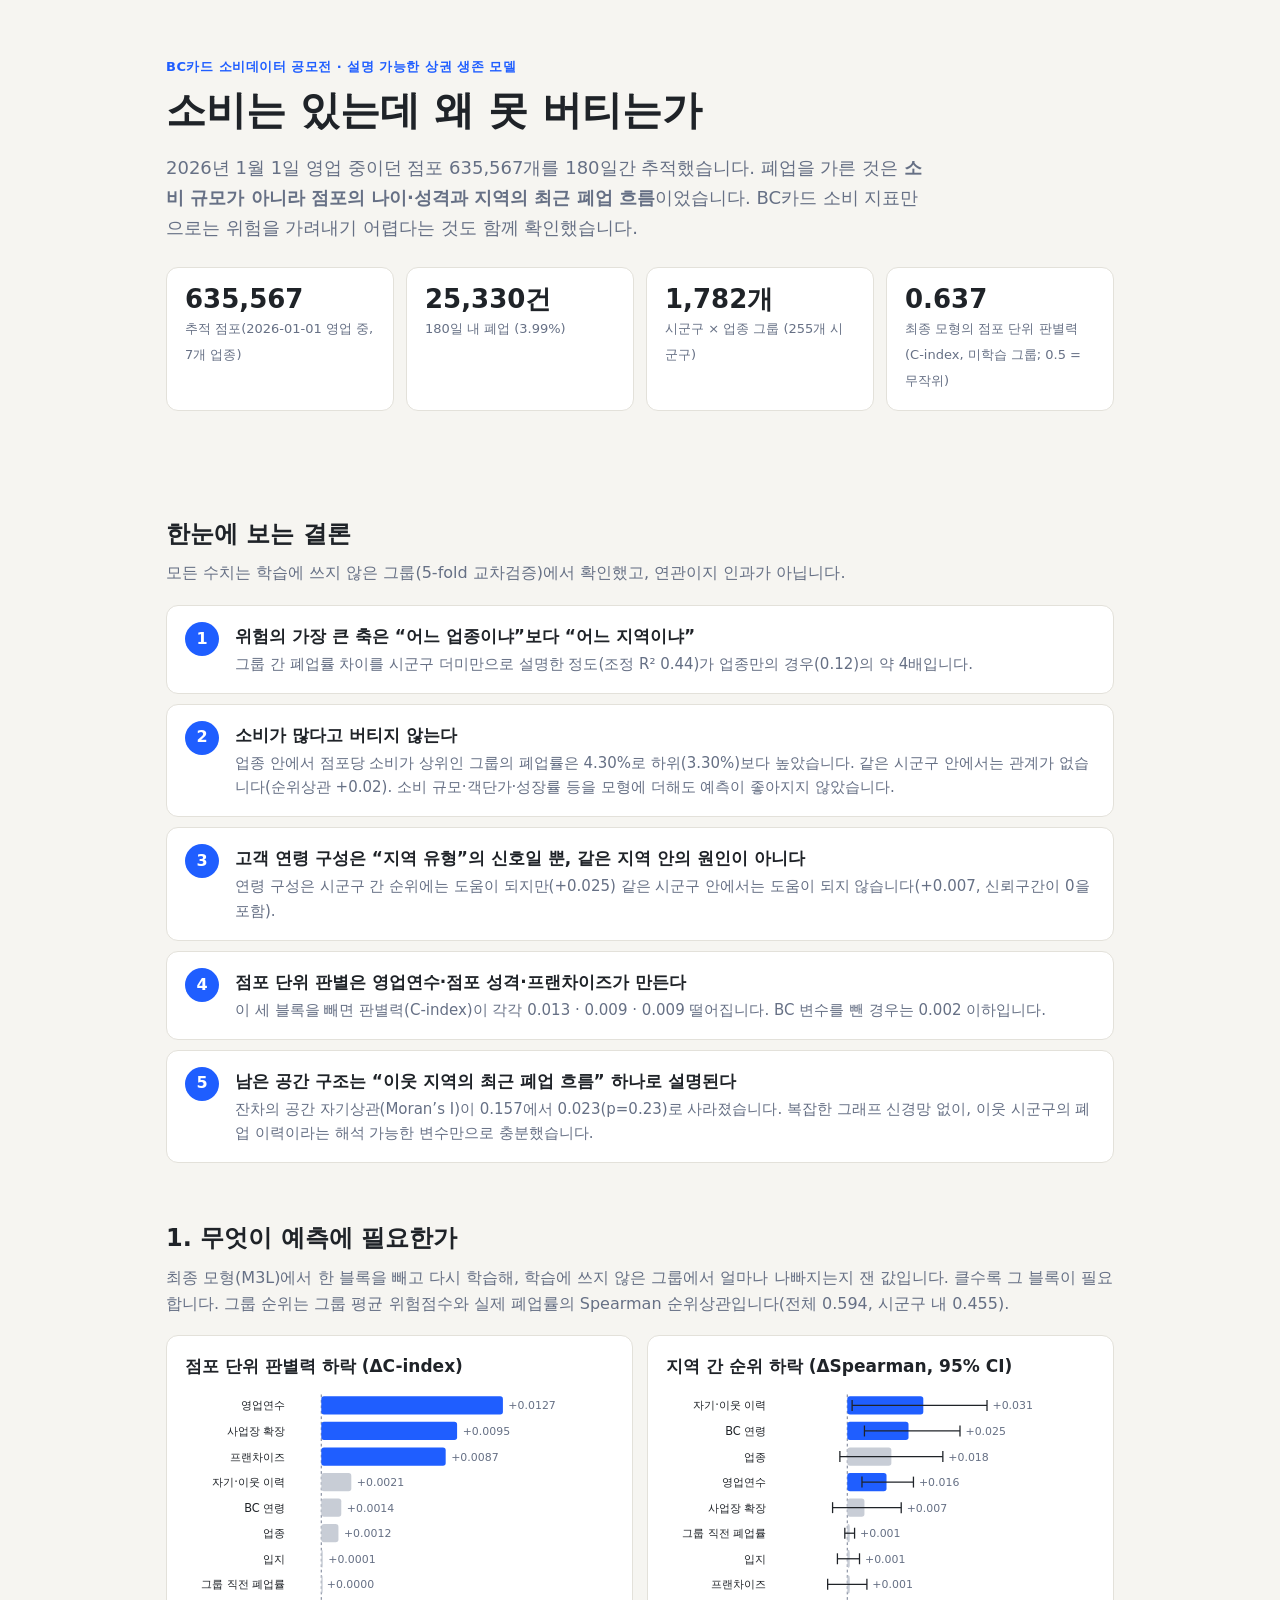
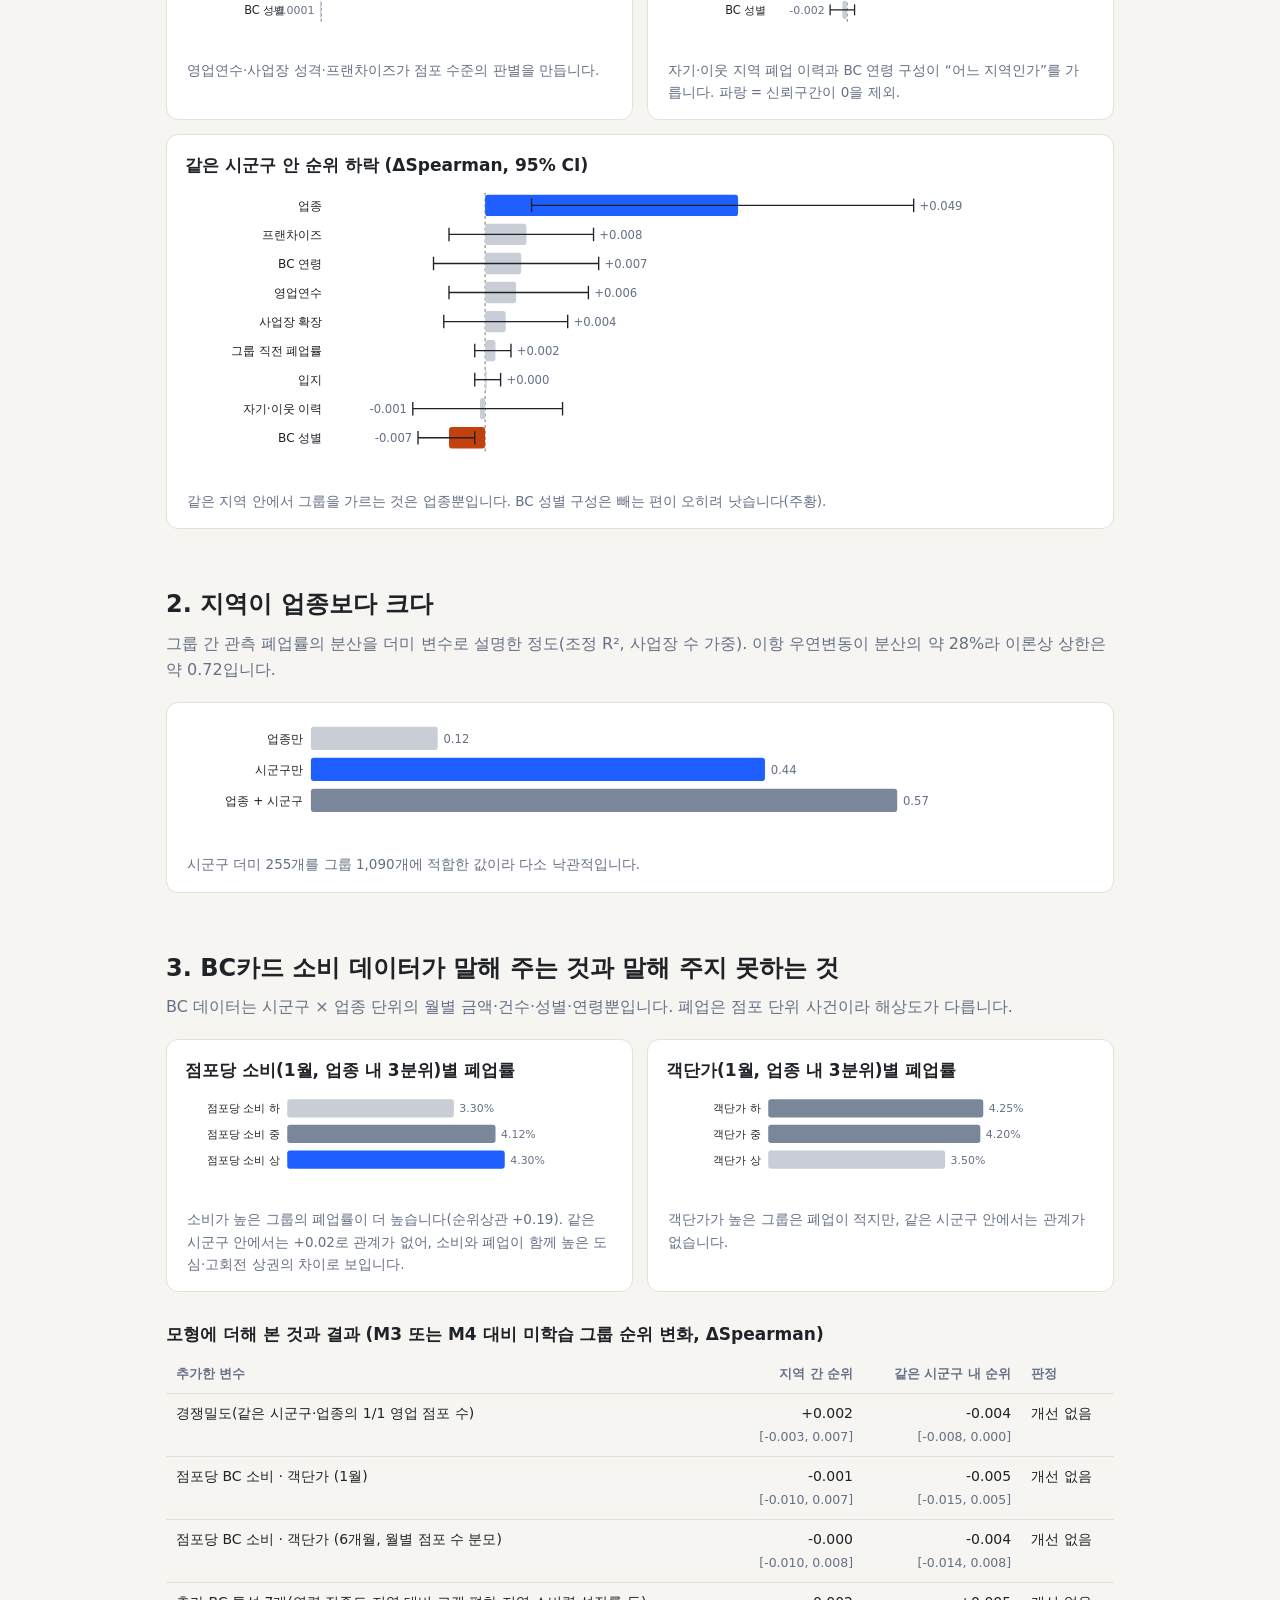
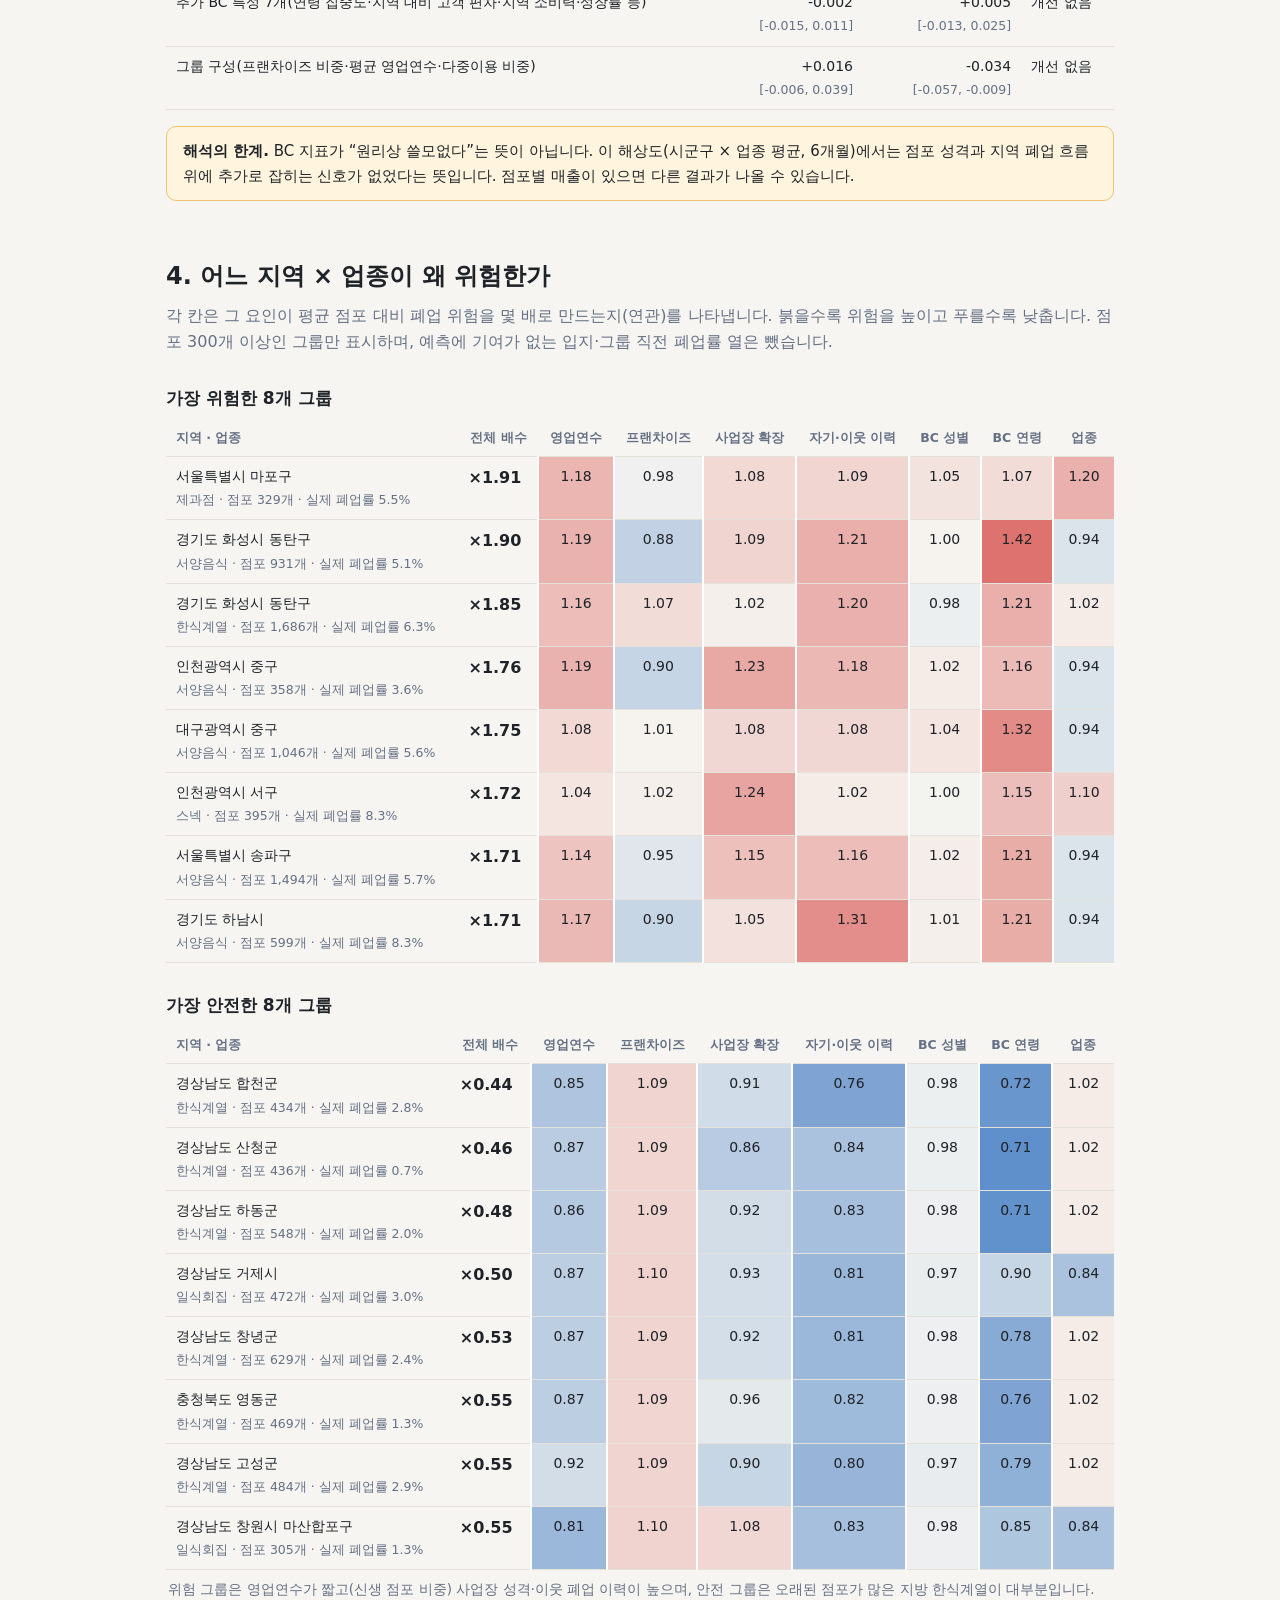
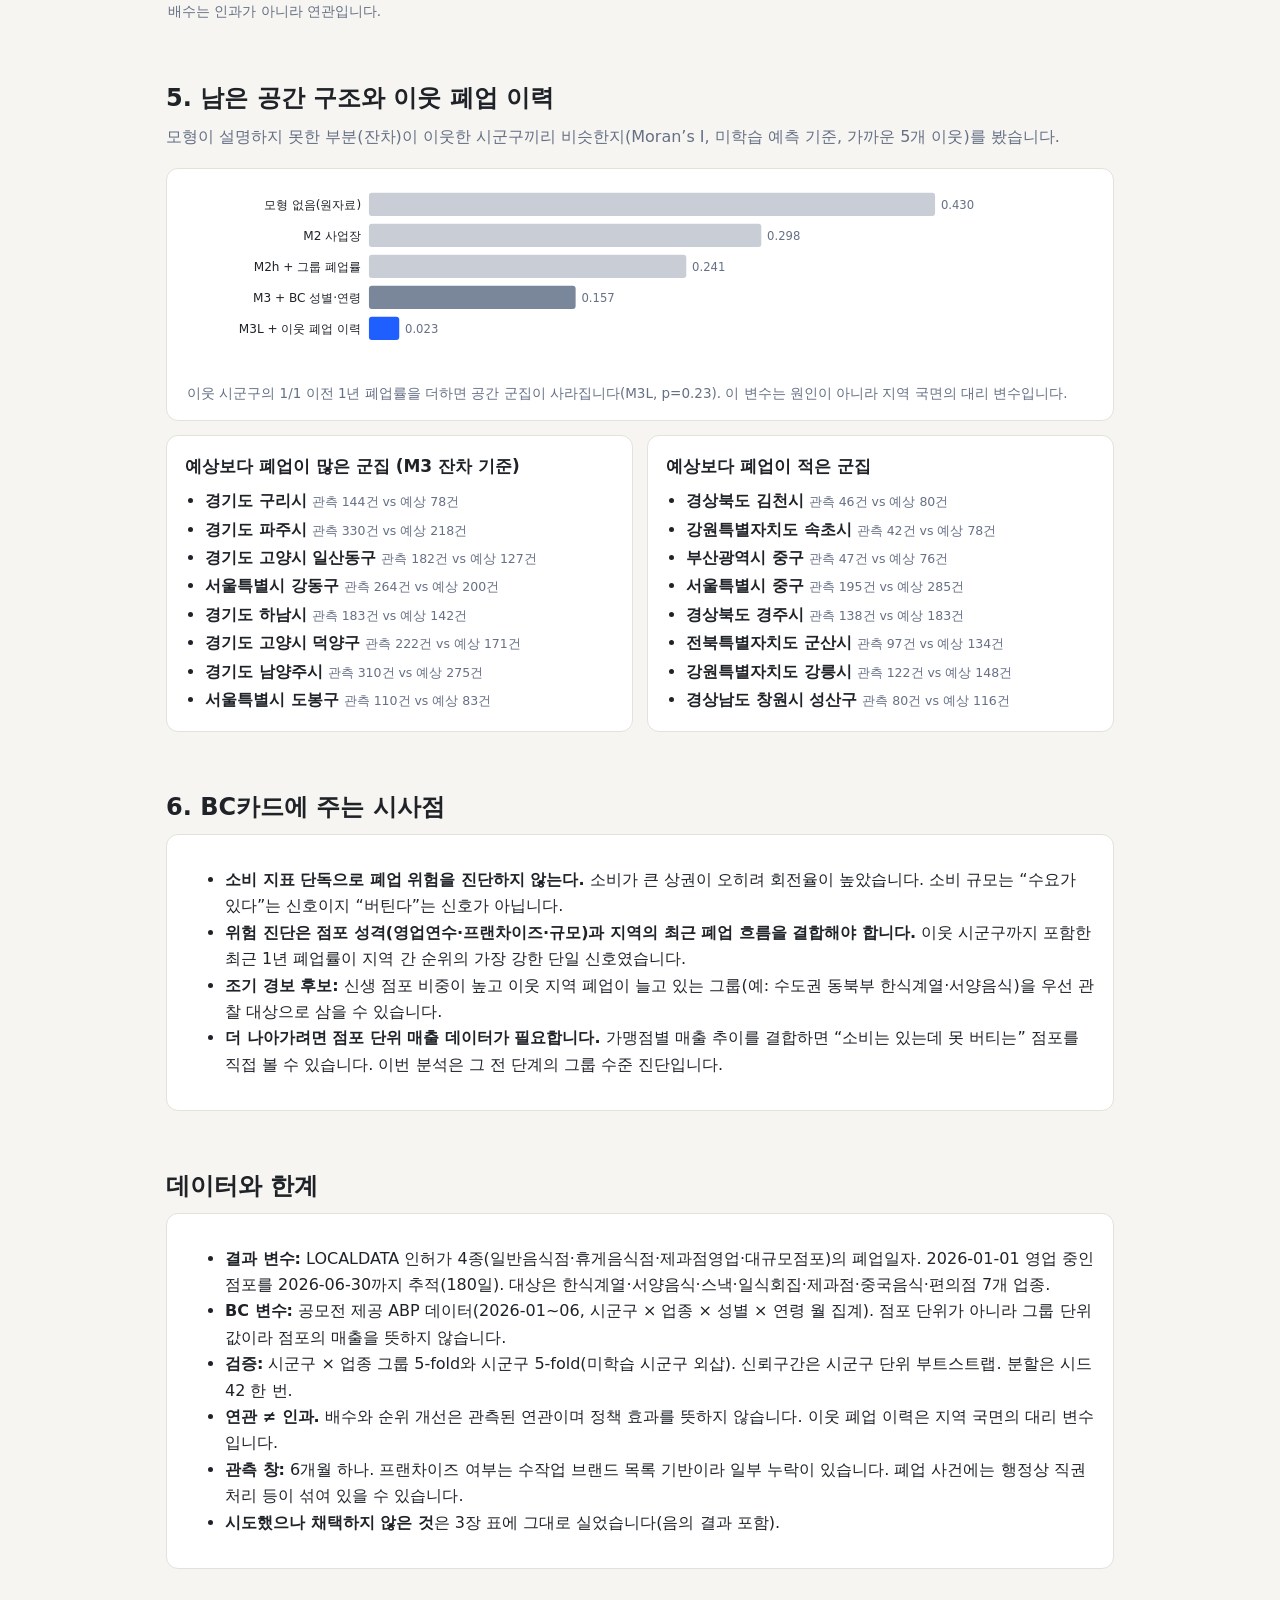
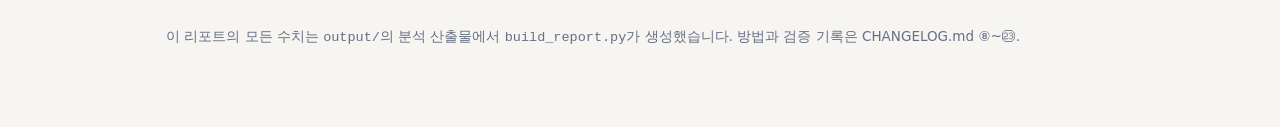
==== report/index.html @ 4e423211 "최종 모형 M3L 설명(SHAP 분해 + 블록 제거 예측 중요도)과 정적 리포트 추가 - explain_final: M3L 정확 분해, 그룹 5-fold 블록 제거 중요도, 그룹·" ====
<!doctype html>
<html lang="ko"><head><meta charset="utf-8"><meta name="viewport" content="width=device-width,initial-scale=1">
<title>상권 생존 분석 리포트</title>
<style>
:root{--bg:#f6f5f1;--card:#fff;--fg:#1f2328;--sub:#667085;--line:#e3e1da;--acc:#1f5eff;--pos:#1f5eff;--neg:#c2410c;--ref:#7a8699;--muted:#c8cdd6;--warn:#fff4dd;--warnb:#f0c36d}
@media (prefers-color-scheme:dark){:root:not([data-theme="light"]){--bg:#14161a;--card:#1c1f25;--fg:#e8eaed;--sub:#9aa3b2;--line:#2d323b;--acc:#7aa2ff;--pos:#7aa2ff;--neg:#f59e6b;--ref:#7f8ba0;--muted:#3a404b;--warn:#2b2516;--warnb:#7a6320}}
*{box-sizing:border-box}
body{margin:0;background:var(--bg);color:var(--fg);font:16px/1.65 system-ui,-apple-system,"Segoe UI","Malgun Gothic","Apple SD Gothic Neo",sans-serif}
main{max-width:980px;margin:0 auto;padding:0 16px 80px}
header{padding:56px 0 24px}
.kicker{color:var(--acc);font-weight:700;letter-spacing:.04em;font-size:13px}
h1{font-size:clamp(26px,5vw,40px);line-height:1.25;margin:8px 0 12px}
.lead{font-size:18px;color:var(--sub);max-width:760px}
h2{font-size:24px;margin:56px 0 6px} h3{font-size:17px;margin:28px 0 8px}
.sec-sub{color:var(--sub);margin:0 0 18px}
.kpis{display:grid;grid-template-columns:repeat(auto-fit,minmax(170px,1fr));gap:12px;margin:24px 0}
.kpi,.card{background:var(--card);border:1px solid var(--line);border-radius:12px;padding:16px 18px}
.kpi b{display:block;font-size:26px;line-height:1.2} .kpi span{color:var(--sub);font-size:13px}
.finding{display:grid;grid-template-columns:38px 1fr;gap:12px;background:var(--card);border:1px solid var(--line);border-radius:12px;padding:16px 18px;margin:10px 0}
.finding .n{width:34px;height:34px;border-radius:50%;background:var(--acc);color:#fff;display:grid;place-items:center;font-weight:700}
.finding h4{margin:0 0 2px;font-size:17px} .finding p{margin:0;color:var(--sub);font-size:15px}
.cols{display:grid;grid-template-columns:repeat(auto-fit,minmax(300px,1fr));gap:14px}
.chart{width:100%;height:auto} .chart .lbl{fill:var(--fg);font-size:12.5px} .chart .val{fill:var(--sub);font-size:12px}
.chart .axis{stroke:var(--sub);stroke-width:1;stroke-dasharray:3 3} .chart .whisk{stroke:var(--fg);stroke-width:1.4}
.bar.pos{fill:var(--pos)} .bar.neg{fill:var(--neg)} .bar.ref{fill:var(--ref)} .bar.muted{fill:var(--muted)}
.cap{font-size:13.5px;color:var(--sub);margin:8px 2px 0}
.note{background:var(--warn);border:1px solid var(--warnb);border-radius:10px;padding:12px 16px;margin:16px 0;font-size:15px}
table{border-collapse:collapse;width:100%;font-size:14px} th,td{padding:8px 10px;border-bottom:1px solid var(--line);text-align:left;vertical-align:top}
th{color:var(--sub);font-weight:600;font-size:12.5px} .num{text-align:right;white-space:nowrap} .sub{color:var(--sub);font-size:12.5px}
.scroll{overflow-x:auto} table.grp td.chip{text-align:center;font-variant-numeric:tabular-nums;min-width:58px;border-left:2px solid var(--card)}
table.grp th{white-space:nowrap;text-align:center} table.grp th:first-child{text-align:left} .gname{min-width:210px} .tot{font-weight:700;font-size:16px;white-space:nowrap}
ul.reg{margin:6px 0 0;padding-left:20px} ul.reg li{margin:2px 0}
.pill{display:inline-block;padding:1px 8px;border-radius:999px;background:var(--line);font-size:12px;color:var(--sub);margin-right:4px}
footer{margin-top:56px;color:var(--sub);font-size:13.5px}
@media (max-width:560px){header{padding-top:32px} h2{font-size:21px}}
</style></head><body><main>
<header>
<div class="kicker">BC카드 소비데이터 공모전 · 설명 가능한 상권 생존 모델</div>
<h1>소비는 있는데 왜 못 버티는가</h1>
<p class="lead">2026년 1월 1일 영업 중이던 점포 635,567개를 180일간 추적했습니다. 폐업을 가른 것은 <b>소비 규모가 아니라 점포의 나이·성격과 지역의 최근 폐업 흐름</b>이었습니다. BC카드 소비 지표만으로는 위험을 가려내기 어렵다는 것도 함께 확인했습니다.</p>
<div class="kpis">
<div class="kpi"><b>635,567</b><span>추적 점포(2026-01-01 영업 중, 7개 업종)</span></div>
<div class="kpi"><b>25,330건</b><span>180일 내 폐업 (3.99%)</span></div>
<div class="kpi"><b>1,782개</b><span>시군구 × 업종 그룹 (255개 시군구)</span></div>
<div class="kpi"><b>0.637</b><span>최종 모형의 점포 단위 판별력(C-index, 미학습 그룹; 0.5 = 무작위)</span></div>
</div>
</header>

<h2>한눈에 보는 결론</h2>
<p class="sec-sub">모든 수치는 학습에 쓰지 않은 그룹(5-fold 교차검증)에서 확인했고, 연관이지 인과가 아닙니다.</p>
<div class="finding"><div class="n">1</div><div><h4>위험의 가장 큰 축은 “어느 업종이냐”보다 “어느 지역이냐”</h4>
<p>그룹 간 폐업률 차이를 시군구 더미만으로 설명한 정도(조정 R² 0.44)가 업종만의 경우(0.12)의 약 4배입니다.</p></div></div>
<div class="finding"><div class="n">2</div><div><h4>소비가 많다고 버티지 않는다</h4>
<p>업종 안에서 점포당 소비가 상위인 그룹의 폐업률은 4.30%로 하위(3.30%)보다 높았습니다. 같은 시군구 안에서는 관계가 없습니다(순위상관 +0.02). 소비 규모·객단가·성장률 등을 모형에 더해도 예측이 좋아지지 않았습니다.</p></div></div>
<div class="finding"><div class="n">3</div><div><h4>고객 연령 구성은 “지역 유형”의 신호일 뿐, 같은 지역 안의 원인이 아니다</h4>
<p>연령 구성은 시군구 간 순위에는 도움이 되지만(+0.025) 같은 시군구 안에서는 도움이 되지 않습니다(+0.007, 신뢰구간이 0을 포함).</p></div></div>
<div class="finding"><div class="n">4</div><div><h4>점포 단위 판별은 영업연수·점포 성격·프랜차이즈가 만든다</h4>
<p>이 세 블록을 빼면 판별력(C-index)이 각각 0.013 · 0.009 · 0.009 떨어집니다. BC 변수를 뺀 경우는 0.002 이하입니다.</p></div></div>
<div class="finding"><div class="n">5</div><div><h4>남은 공간 구조는 “이웃 지역의 최근 폐업 흐름” 하나로 설명된다</h4>
<p>잔차의 공간 자기상관(Moran’s I)이 0.157에서 0.023(p=0.23)로 사라졌습니다. 복잡한 그래프 신경망 없이, 이웃 시군구의 폐업 이력이라는 해석 가능한 변수만으로 충분했습니다.</p></div></div>

<h2>1. 무엇이 예측에 필요한가</h2>
<p class="sec-sub">최종 모형(M3L)에서 한 블록을 빼고 다시 학습해, 학습에 쓰지 않은 그룹에서 얼마나 나빠지는지 잰 값입니다. 클수록 그 블록이 필요합니다. 그룹 순위는 그룹 평균 위험점수와 실제 폐업률의 Spearman 순위상관입니다(전체 0.594, 시군구 내 0.455).</p>
<div class="cols">
<div class="card"><h3 style="margin-top:0">점포 단위 판별력 하락 (ΔC-index)</h3><svg viewBox="0 0 470 278" role="img" class="chart"><line x1="149.3" x2="149.3" y1="6" y2="258" class="axis"/><text x="110" y="22.4" text-anchor="end" class="lbl">영업연수</text><rect x="149.3" y="8" width="199.0" height="20" rx="3" class="bar pos"/><text x="354.3" y="22.4" text-anchor="start" class="val">+0.0127</text><text x="110" y="50.4" text-anchor="end" class="lbl">사업장 확장</text><rect x="149.3" y="36" width="148.8" height="20" rx="3" class="bar pos"/><text x="304.2" y="50.4" text-anchor="start" class="val">+0.0095</text><text x="110" y="78.4" text-anchor="end" class="lbl">프랜차이즈</text><rect x="149.3" y="64" width="136.3" height="20" rx="3" class="bar pos"/><text x="291.6" y="78.4" text-anchor="start" class="val">+0.0087</text><text x="110" y="106.4" text-anchor="end" class="lbl">자기·이웃 이력</text><rect x="149.3" y="92" width="32.9" height="20" rx="3" class="bar muted"/><text x="188.2" y="106.4" text-anchor="start" class="val">+0.0021</text><text x="110" y="134.4" text-anchor="end" class="lbl">BC 연령</text><rect x="149.3" y="120" width="21.9" height="20" rx="3" class="bar muted"/><text x="177.3" y="134.4" text-anchor="start" class="val">+0.0014</text><text x="110" y="162.4" text-anchor="end" class="lbl">업종</text><rect x="149.3" y="148" width="18.8" height="20" rx="3" class="bar muted"/><text x="174.1" y="162.4" text-anchor="start" class="val">+0.0012</text><text x="110" y="190.4" text-anchor="end" class="lbl">입지</text><rect x="149.3" y="176" width="1.6" height="20" rx="3" class="bar muted"/><text x="156.9" y="190.4" text-anchor="start" class="val">+0.0001</text><text x="110" y="218.4" text-anchor="end" class="lbl">그룹 직전 폐업률</text><rect x="149.3" y="204" width="1.5" height="20" rx="3" class="bar muted"/><text x="155.3" y="218.4" text-anchor="start" class="val">+0.0000</text><text x="110" y="246.4" text-anchor="end" class="lbl">BC 성별</text><rect x="147.8" y="232" width="1.6" height="20" rx="3" class="bar muted"/><text x="141.8" y="246.4" text-anchor="end" class="val">-0.0001</text></svg><p class="cap">영업연수·사업장 성격·프랜차이즈가 점포 수준의 판별을 만듭니다.</p></div>
<div class="card"><h3 style="margin-top:0">지역 간 순위 하락 (ΔSpearman, 95% CI)</h3><svg viewBox="0 0 470 278" role="img" class="chart"><line x1="198.6" x2="198.6" y1="6" y2="258" class="axis"/><text x="110" y="22.4" text-anchor="end" class="lbl">자기·이웃 이력</text><rect x="198.6" y="8" width="83.3" height="20" rx="3" class="bar pos"/><line x1="203.9" x2="351.7" y1="18.0" y2="18.0" class="whisk"/><line x1="203.9" x2="203.9" y1="12" y2="24" class="whisk"/><line x1="351.7" x2="351.7" y1="12" y2="24" class="whisk"/><text x="357.7" y="22.4" text-anchor="start" class="val">+0.031</text><text x="110" y="50.4" text-anchor="end" class="lbl">BC 연령</text><rect x="198.6" y="36" width="67.1" height="20" rx="3" class="bar pos"/><line x1="217.4" x2="322.1" y1="46.0" y2="46.0" class="whisk"/><line x1="217.4" x2="217.4" y1="40" y2="52" class="whisk"/><line x1="322.1" x2="322.1" y1="40" y2="52" class="whisk"/><text x="328.1" y="50.4" text-anchor="start" class="val">+0.025</text><text x="110" y="78.4" text-anchor="end" class="lbl">업종</text><rect x="198.6" y="64" width="48.3" height="20" rx="3" class="bar muted"/><line x1="190.5" x2="303.3" y1="74.0" y2="74.0" class="whisk"/><line x1="190.5" x2="190.5" y1="68" y2="80" class="whisk"/><line x1="303.3" x2="303.3" y1="68" y2="80" class="whisk"/><text x="309.3" y="78.4" text-anchor="start" class="val">+0.018</text><text x="110" y="106.4" text-anchor="end" class="lbl">영업연수</text><rect x="198.6" y="92" width="43.0" height="20" rx="3" class="bar pos"/><line x1="214.7" x2="271.1" y1="102.0" y2="102.0" class="whisk"/><line x1="214.7" x2="214.7" y1="96" y2="108" class="whisk"/><line x1="271.1" x2="271.1" y1="96" y2="108" class="whisk"/><text x="277.1" y="106.4" text-anchor="start" class="val">+0.016</text><text x="110" y="134.4" text-anchor="end" class="lbl">사업장 확장</text><rect x="198.6" y="120" width="18.8" height="20" rx="3" class="bar muted"/><line x1="182.5" x2="257.7" y1="130.0" y2="130.0" class="whisk"/><line x1="182.5" x2="182.5" y1="124" y2="136" class="whisk"/><line x1="257.7" x2="257.7" y1="124" y2="136" class="whisk"/><text x="263.7" y="134.4" text-anchor="start" class="val">+0.007</text><text x="110" y="162.4" text-anchor="end" class="lbl">그룹 직전 폐업률</text><rect x="198.6" y="148" width="2.7" height="20" rx="3" class="bar muted"/><line x1="195.9" x2="206.6" y1="158.0" y2="158.0" class="whisk"/><line x1="195.9" x2="195.9" y1="152" y2="164" class="whisk"/><line x1="206.6" x2="206.6" y1="152" y2="164" class="whisk"/><text x="212.6" y="162.4" text-anchor="start" class="val">+0.001</text><text x="110" y="190.4" text-anchor="end" class="lbl">입지</text><rect x="198.6" y="176" width="2.7" height="20" rx="3" class="bar muted"/><line x1="187.8" x2="212.0" y1="186.0" y2="186.0" class="whisk"/><line x1="187.8" x2="187.8" y1="180" y2="192" class="whisk"/><line x1="212.0" x2="212.0" y1="180" y2="192" class="whisk"/><text x="218.0" y="190.4" text-anchor="start" class="val">+0.001</text><text x="110" y="218.4" text-anchor="end" class="lbl">프랜차이즈</text><rect x="198.6" y="204" width="2.7" height="20" rx="3" class="bar muted"/><line x1="177.1" x2="220.1" y1="214.0" y2="214.0" class="whisk"/><line x1="177.1" x2="177.1" y1="208" y2="220" class="whisk"/><line x1="220.1" x2="220.1" y1="208" y2="220" class="whisk"/><text x="226.1" y="218.4" text-anchor="start" class="val">+0.001</text><text x="110" y="246.4" text-anchor="end" class="lbl">BC 성별</text><rect x="193.2" y="232" width="5.4" height="20" rx="3" class="bar muted"/><line x1="179.8" x2="206.6" y1="242.0" y2="242.0" class="whisk"/><line x1="179.8" x2="179.8" y1="236" y2="248" class="whisk"/><line x1="206.6" x2="206.6" y1="236" y2="248" class="whisk"/><text x="173.8" y="246.4" text-anchor="end" class="val">-0.002</text></svg><p class="cap">자기·이웃 지역 폐업 이력과 BC 연령 구성이 “어느 지역인가”를 가릅니다. 파랑 = 신뢰구간이 0을 제외.</p></div>
</div>
<div class="card" style="margin-top:14px"><h3 style="margin-top:0">같은 시군구 안 순위 하락 (ΔSpearman, 95% CI)</h3><svg viewBox="0 0 940 296" role="img" class="chart"><line x1="310.0" x2="310.0" y1="6" y2="276" class="axis"/><text x="142" y="23.8" text-anchor="end" class="lbl">업종</text><rect x="310.0" y="8" width="261.3" height="22" rx="3" class="bar pos"/><line x1="358.0" x2="752.7" y1="19.0" y2="19.0" class="whisk"/><line x1="358.0" x2="358.0" y1="12" y2="26" class="whisk"/><line x1="752.7" x2="752.7" y1="12" y2="26" class="whisk"/><text x="758.7" y="23.8" text-anchor="start" class="val">+0.049</text><text x="142" y="53.8" text-anchor="end" class="lbl">프랜차이즈</text><rect x="310.0" y="38" width="42.7" height="22" rx="3" class="bar muted"/><line x1="272.7" x2="422.0" y1="49.0" y2="49.0" class="whisk"/><line x1="272.7" x2="272.7" y1="42" y2="56" class="whisk"/><line x1="422.0" x2="422.0" y1="42" y2="56" class="whisk"/><text x="428.0" y="53.8" text-anchor="start" class="val">+0.008</text><text x="142" y="83.8" text-anchor="end" class="lbl">BC 연령</text><rect x="310.0" y="68" width="37.3" height="22" rx="3" class="bar muted"/><line x1="256.7" x2="427.3" y1="79.0" y2="79.0" class="whisk"/><line x1="256.7" x2="256.7" y1="72" y2="86" class="whisk"/><line x1="427.3" x2="427.3" y1="72" y2="86" class="whisk"/><text x="433.3" y="83.8" text-anchor="start" class="val">+0.007</text><text x="142" y="113.8" text-anchor="end" class="lbl">영업연수</text><rect x="310.0" y="98" width="32.0" height="22" rx="3" class="bar muted"/><line x1="272.7" x2="416.7" y1="109.0" y2="109.0" class="whisk"/><line x1="272.7" x2="272.7" y1="102" y2="116" class="whisk"/><line x1="416.7" x2="416.7" y1="102" y2="116" class="whisk"/><text x="422.7" y="113.8" text-anchor="start" class="val">+0.006</text><text x="142" y="143.8" text-anchor="end" class="lbl">사업장 확장</text><rect x="310.0" y="128" width="21.3" height="22" rx="3" class="bar muted"/><line x1="267.3" x2="395.3" y1="139.0" y2="139.0" class="whisk"/><line x1="267.3" x2="267.3" y1="132" y2="146" class="whisk"/><line x1="395.3" x2="395.3" y1="132" y2="146" class="whisk"/><text x="401.3" y="143.8" text-anchor="start" class="val">+0.004</text><text x="142" y="173.8" text-anchor="end" class="lbl">그룹 직전 폐업률</text><rect x="310.0" y="158" width="10.7" height="22" rx="3" class="bar muted"/><line x1="299.3" x2="336.7" y1="169.0" y2="169.0" class="whisk"/><line x1="299.3" x2="299.3" y1="162" y2="176" class="whisk"/><line x1="336.7" x2="336.7" y1="162" y2="176" class="whisk"/><text x="342.7" y="173.8" text-anchor="start" class="val">+0.002</text><text x="142" y="203.8" text-anchor="end" class="lbl">입지</text><rect x="310.0" y="188" width="1.5" height="22" rx="3" class="bar muted"/><line x1="299.3" x2="326.0" y1="199.0" y2="199.0" class="whisk"/><line x1="299.3" x2="299.3" y1="192" y2="206" class="whisk"/><line x1="326.0" x2="326.0" y1="192" y2="206" class="whisk"/><text x="332.0" y="203.8" text-anchor="start" class="val">+0.000</text><text x="142" y="233.8" text-anchor="end" class="lbl">자기·이웃 이력</text><rect x="304.7" y="218" width="5.3" height="22" rx="3" class="bar muted"/><line x1="235.3" x2="390.0" y1="229.0" y2="229.0" class="whisk"/><line x1="235.3" x2="235.3" y1="222" y2="236" class="whisk"/><line x1="390.0" x2="390.0" y1="222" y2="236" class="whisk"/><text x="229.3" y="233.8" text-anchor="end" class="val">-0.001</text><text x="142" y="263.8" text-anchor="end" class="lbl">BC 성별</text><rect x="272.7" y="248" width="37.3" height="22" rx="3" class="bar neg"/><line x1="240.7" x2="299.3" y1="259.0" y2="259.0" class="whisk"/><line x1="240.7" x2="240.7" y1="252" y2="266" class="whisk"/><line x1="299.3" x2="299.3" y1="252" y2="266" class="whisk"/><text x="234.7" y="263.8" text-anchor="end" class="val">-0.007</text></svg><p class="cap">같은 지역 안에서 그룹을 가르는 것은 업종뿐입니다. BC 성별 구성은 빼는 편이 오히려 낫습니다(주황).</p></div>

<h2>2. 지역이 업종보다 크다</h2>
<p class="sec-sub">그룹 간 관측 폐업률의 분산을 더미 변수로 설명한 정도(조정 R², 사업장 수 가중). 이항 우연변동이 분산의 약 28%라 이론상 상한은 약 0.72입니다.</p>
<div class="card"><svg viewBox="0 0 940 122" role="img" class="chart"><text x="122" y="25.3" text-anchor="end" class="lbl">업종만</text><rect x="130.0" y="8" width="131.0" height="24" rx="3" class="bar muted"/><text x="267.0" y="25.3" text-anchor="start" class="val">0.12</text><text x="122" y="57.3" text-anchor="end" class="lbl">시군구만</text><rect x="130.0" y="40" width="469.1" height="24" rx="3" class="bar pos"/><text x="605.1" y="57.3" text-anchor="start" class="val">0.44</text><text x="122" y="89.3" text-anchor="end" class="lbl">업종 + 시군구</text><rect x="130.0" y="72" width="605.7" height="24" rx="3" class="bar ref"/><text x="741.7" y="89.3" text-anchor="start" class="val">0.57</text></svg><p class="cap">시군구 더미 255개를 그룹 1,090개에 적합한 값이라 다소 낙관적입니다.</p></div>

<h2>3. BC카드 소비 데이터가 말해 주는 것과 말해 주지 못하는 것</h2>
<p class="sec-sub">BC 데이터는 시군구 × 업종 단위의 월별 금액·건수·성별·연령뿐입니다. 폐업은 점포 단위 사건이라 해상도가 다릅니다.</p>
<div class="cols">
<div class="card"><h3 style="margin-top:0">점포당 소비(1월, 업종 내 3분위)별 폐업률</h3><svg viewBox="0 0 470 110" role="img" class="chart"><text x="104" y="22.4" text-anchor="end" class="lbl">점포당 소비 하</text><rect x="112.0" y="8" width="182.6" height="20" rx="3" class="bar muted"/><text x="300.6" y="22.4" text-anchor="start" class="val">3.30%</text><text x="104" y="50.4" text-anchor="end" class="lbl">점포당 소비 중</text><rect x="112.0" y="36" width="228.2" height="20" rx="3" class="bar ref"/><text x="346.2" y="50.4" text-anchor="start" class="val">4.12%</text><text x="104" y="78.4" text-anchor="end" class="lbl">점포당 소비 상</text><rect x="112.0" y="64" width="238.3" height="20" rx="3" class="bar pos"/><text x="356.3" y="78.4" text-anchor="start" class="val">4.30%</text></svg><p class="cap">소비가 높은 그룹의 폐업률이 더 높습니다(순위상관 +0.19). 같은 시군구 안에서는 +0.02로 관계가 없어, 소비와 폐업이 함께 높은 도심·고회전 상권의 차이로 보입니다.</p></div>
<div class="card"><h3 style="margin-top:0">객단가(1월, 업종 내 3분위)별 폐업률</h3><svg viewBox="0 0 470 110" role="img" class="chart"><text x="104" y="22.4" text-anchor="end" class="lbl">객단가 하</text><rect x="112.0" y="8" width="235.6" height="20" rx="3" class="bar ref"/><text x="353.6" y="22.4" text-anchor="start" class="val">4.25%</text><text x="104" y="50.4" text-anchor="end" class="lbl">객단가 중</text><rect x="112.0" y="36" width="232.4" height="20" rx="3" class="bar ref"/><text x="350.4" y="50.4" text-anchor="start" class="val">4.20%</text><text x="104" y="78.4" text-anchor="end" class="lbl">객단가 상</text><rect x="112.0" y="64" width="193.8" height="20" rx="3" class="bar muted"/><text x="311.8" y="78.4" text-anchor="start" class="val">3.50%</text></svg><p class="cap">객단가가 높은 그룹은 폐업이 적지만, 같은 시군구 안에서는 관계가 없습니다.</p></div>
</div>
<h3>모형에 더해 본 것과 결과 (M3 또는 M4 대비 미학습 그룹 순위 변화, ΔSpearman)</h3>
<div class="scroll"><table><thead><tr><th>추가한 변수</th><th class="num">지역 간 순위</th><th class="num">같은 시군구 내 순위</th><th>판정</th></tr></thead><tbody><tr><td>경쟁밀도(같은 시군구·업종의 1/1 영업 점포 수)</td><td class="num">+0.002<br><span class="sub">[-0.003, 0.007]</span></td><td class="num">-0.004<br><span class="sub">[-0.008, 0.000]</span></td><td>개선 없음</td></tr><tr><td>점포당 BC 소비 · 객단가 (1월)</td><td class="num">-0.001<br><span class="sub">[-0.010, 0.007]</span></td><td class="num">-0.005<br><span class="sub">[-0.015, 0.005]</span></td><td>개선 없음</td></tr><tr><td>점포당 BC 소비 · 객단가 (6개월, 월별 점포 수 분모)</td><td class="num">-0.000<br><span class="sub">[-0.010, 0.008]</span></td><td class="num">-0.004<br><span class="sub">[-0.014, 0.008]</span></td><td>개선 없음</td></tr><tr><td>추가 BC 특성 7개(연령 집중도·지역 대비 고객 편차·지역 소비력·성장률 등)</td><td class="num">-0.002<br><span class="sub">[-0.015, 0.011]</span></td><td class="num">+0.005<br><span class="sub">[-0.013, 0.025]</span></td><td>개선 없음</td></tr><tr><td>그룹 구성(프랜차이즈 비중·평균 영업연수·다중이용 비중)</td><td class="num">+0.016<br><span class="sub">[-0.006, 0.039]</span></td><td class="num">-0.034<br><span class="sub">[-0.057, -0.009]</span></td><td>개선 없음</td></tr></tbody></table></div>
<div class="note"><b>해석의 한계.</b> BC 지표가 “원리상 쓸모없다”는 뜻이 아닙니다. 이 해상도(시군구 × 업종 평균, 6개월)에서는 점포 성격과 지역 폐업 흐름 위에 추가로 잡히는 신호가 없었다는 뜻입니다. 점포별 매출이 있으면 다른 결과가 나올 수 있습니다.</div>

<h2>4. 어느 지역 × 업종이 왜 위험한가</h2>
<p class="sec-sub">각 칸은 그 요인이 평균 점포 대비 폐업 위험을 몇 배로 만드는지(연관)를 나타냅니다. 붉을수록 위험을 높이고 푸를수록 낮춥니다. 점포 300개 이상인 그룹만 표시하며, 예측에 기여가 없는 입지·그룹 직전 폐업률 열은 뺐습니다.</p>
<h3>가장 위험한 8개 그룹</h3><div class="scroll"><table class="grp"><thead><tr><th>지역 · 업종</th><th>전체 배수</th><th>영업연수</th><th>프랜차이즈</th><th>사업장 확장</th><th>자기·이웃 이력</th><th>BC 성별</th><th>BC 연령</th><th>업종</th></tr></thead><tbody><tr><td class="gname">서울특별시 마포구<br><span class="sub">제과점 · 점포 329개 · 실제 폐업률 5.5%</span></td><td class="tot">×1.91</td><td class="chip" style="background:rgba(214,69,65,0.36)">1.18</td><td class="chip" style="background:rgba(45,110,190,0.03)">0.98</td><td class="chip" style="background:rgba(214,69,65,0.16)">1.08</td><td class="chip" style="background:rgba(214,69,65,0.18)">1.09</td><td class="chip" style="background:rgba(214,69,65,0.10)">1.05</td><td class="chip" style="background:rgba(214,69,65,0.14)">1.07</td><td class="chip" style="background:rgba(214,69,65,0.39)">1.20</td></tr><tr><td class="gname">경기도 화성시 동탄구<br><span class="sub">서양음식 · 점포 931개 · 실제 폐업률 5.1%</span></td><td class="tot">×1.90</td><td class="chip" style="background:rgba(214,69,65,0.38)">1.19</td><td class="chip" style="background:rgba(45,110,190,0.26)">0.88</td><td class="chip" style="background:rgba(214,69,65,0.19)">1.09</td><td class="chip" style="background:rgba(214,69,65,0.40)">1.21</td><td class="chip" style="background:rgba(214,69,65,0.01)">1.00</td><td class="chip" style="background:rgba(214,69,65,0.74)">1.42</td><td class="chip" style="background:rgba(45,110,190,0.13)">0.94</td></tr><tr><td class="gname">경기도 화성시 동탄구<br><span class="sub">한식계열 · 점포 1,686개 · 실제 폐업률 6.3%</span></td><td class="tot">×1.85</td><td class="chip" style="background:rgba(214,69,65,0.32)">1.16</td><td class="chip" style="background:rgba(214,69,65,0.14)">1.07</td><td class="chip" style="background:rgba(214,69,65,0.03)">1.02</td><td class="chip" style="background:rgba(214,69,65,0.39)">1.20</td><td class="chip" style="background:rgba(45,110,190,0.05)">0.98</td><td class="chip" style="background:rgba(214,69,65,0.40)">1.21</td><td class="chip" style="background:rgba(214,69,65,0.05)">1.02</td></tr><tr><td class="gname">인천광역시 중구<br><span class="sub">서양음식 · 점포 358개 · 실제 폐업률 3.6%</span></td><td class="tot">×1.76</td><td class="chip" style="background:rgba(214,69,65,0.38)">1.19</td><td class="chip" style="background:rgba(45,110,190,0.24)">0.90</td><td class="chip" style="background:rgba(214,69,65,0.44)">1.23</td><td class="chip" style="background:rgba(214,69,65,0.35)">1.18</td><td class="chip" style="background:rgba(214,69,65,0.05)">1.02</td><td class="chip" style="background:rgba(214,69,65,0.33)">1.16</td><td class="chip" style="background:rgba(45,110,190,0.13)">0.94</td></tr><tr><td class="gname">대구광역시 중구<br><span class="sub">서양음식 · 점포 1,046개 · 실제 폐업률 5.6%</span></td><td class="tot">×1.75</td><td class="chip" style="background:rgba(214,69,65,0.16)">1.08</td><td class="chip" style="background:rgba(214,69,65,0.01)">1.01</td><td class="chip" style="background:rgba(214,69,65,0.17)">1.08</td><td class="chip" style="background:rgba(214,69,65,0.17)">1.08</td><td class="chip" style="background:rgba(214,69,65,0.09)">1.04</td><td class="chip" style="background:rgba(214,69,65,0.60)">1.32</td><td class="chip" style="background:rgba(45,110,190,0.13)">0.94</td></tr><tr><td class="gname">인천광역시 서구<br><span class="sub">스넥 · 점포 395개 · 실제 폐업률 8.3%</span></td><td class="tot">×1.72</td><td class="chip" style="background:rgba(214,69,65,0.09)">1.04</td><td class="chip" style="background:rgba(214,69,65,0.03)">1.02</td><td class="chip" style="background:rgba(214,69,65,0.46)">1.24</td><td class="chip" style="background:rgba(214,69,65,0.05)">1.02</td><td class="chip" style="background:rgba(45,110,190,0.01)">1.00</td><td class="chip" style="background:rgba(214,69,65,0.31)">1.15</td><td class="chip" style="background:rgba(214,69,65,0.21)">1.10</td></tr><tr><td class="gname">서울특별시 송파구<br><span class="sub">서양음식 · 점포 1,494개 · 실제 폐업률 5.7%</span></td><td class="tot">×1.71</td><td class="chip" style="background:rgba(214,69,65,0.28)">1.14</td><td class="chip" style="background:rgba(45,110,190,0.11)">0.95</td><td class="chip" style="background:rgba(214,69,65,0.30)">1.15</td><td class="chip" style="background:rgba(214,69,65,0.32)">1.16</td><td class="chip" style="background:rgba(214,69,65,0.04)">1.02</td><td class="chip" style="background:rgba(214,69,65,0.41)">1.21</td><td class="chip" style="background:rgba(45,110,190,0.13)">0.94</td></tr><tr><td class="gname">경기도 하남시<br><span class="sub">서양음식 · 점포 599개 · 실제 폐업률 8.3%</span></td><td class="tot">×1.71</td><td class="chip" style="background:rgba(214,69,65,0.34)">1.17</td><td class="chip" style="background:rgba(45,110,190,0.23)">0.90</td><td class="chip" style="background:rgba(214,69,65,0.11)">1.05</td><td class="chip" style="background:rgba(214,69,65,0.58)">1.31</td><td class="chip" style="background:rgba(214,69,65,0.03)">1.01</td><td class="chip" style="background:rgba(214,69,65,0.41)">1.21</td><td class="chip" style="background:rgba(45,110,190,0.13)">0.94</td></tr></tbody></table></div>
<h3>가장 안전한 8개 그룹</h3><div class="scroll"><table class="grp"><thead><tr><th>지역 · 업종</th><th>전체 배수</th><th>영업연수</th><th>프랜차이즈</th><th>사업장 확장</th><th>자기·이웃 이력</th><th>BC 성별</th><th>BC 연령</th><th>업종</th></tr></thead><tbody><tr><td class="gname">경상남도 합천군<br><span class="sub">한식계열 · 점포 434개 · 실제 폐업률 2.8%</span></td><td class="tot">×0.44</td><td class="chip" style="background:rgba(45,110,190,0.36)">0.85</td><td class="chip" style="background:rgba(214,69,65,0.19)">1.09</td><td class="chip" style="background:rgba(45,110,190,0.19)">0.91</td><td class="chip" style="background:rgba(45,110,190,0.59)">0.76</td><td class="chip" style="background:rgba(45,110,190,0.05)">0.98</td><td class="chip" style="background:rgba(45,110,190,0.70)">0.72</td><td class="chip" style="background:rgba(214,69,65,0.05)">1.02</td></tr><tr><td class="gname">경상남도 산청군<br><span class="sub">한식계열 · 점포 436개 · 실제 폐업률 0.7%</span></td><td class="tot">×0.46</td><td class="chip" style="background:rgba(45,110,190,0.30)">0.87</td><td class="chip" style="background:rgba(214,69,65,0.18)">1.09</td><td class="chip" style="background:rgba(45,110,190,0.31)">0.86</td><td class="chip" style="background:rgba(45,110,190,0.38)">0.84</td><td class="chip" style="background:rgba(45,110,190,0.05)">0.98</td><td class="chip" style="background:rgba(45,110,190,0.74)">0.71</td><td class="chip" style="background:rgba(214,69,65,0.05)">1.02</td></tr><tr><td class="gname">경상남도 하동군<br><span class="sub">한식계열 · 점포 548개 · 실제 폐업률 2.0%</span></td><td class="tot">×0.48</td><td class="chip" style="background:rgba(45,110,190,0.32)">0.86</td><td class="chip" style="background:rgba(214,69,65,0.19)">1.09</td><td class="chip" style="background:rgba(45,110,190,0.18)">0.92</td><td class="chip" style="background:rgba(45,110,190,0.40)">0.83</td><td class="chip" style="background:rgba(45,110,190,0.04)">0.98</td><td class="chip" style="background:rgba(45,110,190,0.73)">0.71</td><td class="chip" style="background:rgba(214,69,65,0.05)">1.02</td></tr><tr><td class="gname">경상남도 거제시<br><span class="sub">일식회집 · 점포 472개 · 실제 폐업률 3.0%</span></td><td class="tot">×0.50</td><td class="chip" style="background:rgba(45,110,190,0.29)">0.87</td><td class="chip" style="background:rgba(214,69,65,0.20)">1.10</td><td class="chip" style="background:rgba(45,110,190,0.17)">0.93</td><td class="chip" style="background:rgba(45,110,190,0.46)">0.81</td><td class="chip" style="background:rgba(45,110,190,0.06)">0.97</td><td class="chip" style="background:rgba(45,110,190,0.23)">0.90</td><td class="chip" style="background:rgba(45,110,190,0.38)">0.84</td></tr><tr><td class="gname">경상남도 창녕군<br><span class="sub">한식계열 · 점포 629개 · 실제 폐업률 2.4%</span></td><td class="tot">×0.53</td><td class="chip" style="background:rgba(45,110,190,0.29)">0.87</td><td class="chip" style="background:rgba(214,69,65,0.19)">1.09</td><td class="chip" style="background:rgba(45,110,190,0.17)">0.92</td><td class="chip" style="background:rgba(45,110,190,0.45)">0.81</td><td class="chip" style="background:rgba(45,110,190,0.04)">0.98</td><td class="chip" style="background:rgba(45,110,190,0.54)">0.78</td><td class="chip" style="background:rgba(214,69,65,0.05)">1.02</td></tr><tr><td class="gname">충청북도 영동군<br><span class="sub">한식계열 · 점포 469개 · 실제 폐업률 1.3%</span></td><td class="tot">×0.55</td><td class="chip" style="background:rgba(45,110,190,0.29)">0.87</td><td class="chip" style="background:rgba(214,69,65,0.18)">1.09</td><td class="chip" style="background:rgba(45,110,190,0.09)">0.96</td><td class="chip" style="background:rgba(45,110,190,0.43)">0.82</td><td class="chip" style="background:rgba(45,110,190,0.04)">0.98</td><td class="chip" style="background:rgba(45,110,190,0.59)">0.76</td><td class="chip" style="background:rgba(214,69,65,0.05)">1.02</td></tr><tr><td class="gname">경상남도 고성군<br><span class="sub">한식계열 · 점포 484개 · 실제 폐업률 2.9%</span></td><td class="tot">×0.55</td><td class="chip" style="background:rgba(45,110,190,0.18)">0.92</td><td class="chip" style="background:rgba(214,69,65,0.19)">1.09</td><td class="chip" style="background:rgba(45,110,190,0.23)">0.90</td><td class="chip" style="background:rgba(45,110,190,0.47)">0.80</td><td class="chip" style="background:rgba(45,110,190,0.07)">0.97</td><td class="chip" style="background:rgba(45,110,190,0.51)">0.79</td><td class="chip" style="background:rgba(214,69,65,0.05)">1.02</td></tr><tr><td class="gname">경상남도 창원시 마산합포구<br><span class="sub">일식회집 · 점포 305개 · 실제 폐업률 1.3%</span></td><td class="tot">×0.55</td><td class="chip" style="background:rgba(45,110,190,0.45)">0.81</td><td class="chip" style="background:rgba(214,69,65,0.20)">1.10</td><td class="chip" style="background:rgba(214,69,65,0.17)">1.08</td><td class="chip" style="background:rgba(45,110,190,0.40)">0.83</td><td class="chip" style="background:rgba(45,110,190,0.04)">0.98</td><td class="chip" style="background:rgba(45,110,190,0.35)">0.85</td><td class="chip" style="background:rgba(45,110,190,0.38)">0.84</td></tr></tbody></table></div>
<p class="cap">위험 그룹은 영업연수가 짧고(신생 점포 비중) 사업장 성격·이웃 폐업 이력이 높으며, 안전 그룹은 오래된 점포가 많은 지방 한식계열이 대부분입니다. 배수는 인과가 아니라 연관입니다.</p>

<h2>5. 남은 공간 구조와 이웃 폐업 이력</h2>
<p class="sec-sub">모형이 설명하지 못한 부분(잔차)이 이웃한 시군구끼리 비슷한지(Moran’s I, 미학습 예측 기준, 가까운 5개 이웃)를 봤습니다.</p>
<div class="card"><svg viewBox="0 0 940 186" role="img" class="chart"><text x="182" y="25.3" text-anchor="end" class="lbl">모형 없음(원자료)</text><rect x="190.0" y="8" width="584.8" height="24" rx="3" class="bar muted"/><text x="780.8" y="25.3" text-anchor="start" class="val">0.430</text><text x="182" y="57.3" text-anchor="end" class="lbl">M2 사업장</text><rect x="190.0" y="40" width="405.3" height="24" rx="3" class="bar muted"/><text x="601.3" y="57.3" text-anchor="start" class="val">0.298</text><text x="182" y="89.3" text-anchor="end" class="lbl">M2h + 그룹 폐업률</text><rect x="190.0" y="72" width="327.8" height="24" rx="3" class="bar muted"/><text x="523.8" y="89.3" text-anchor="start" class="val">0.241</text><text x="182" y="121.3" text-anchor="end" class="lbl">M3 + BC 성별·연령</text><rect x="190.0" y="104" width="213.5" height="24" rx="3" class="bar ref"/><text x="409.5" y="121.3" text-anchor="start" class="val">0.157</text><text x="182" y="153.3" text-anchor="end" class="lbl">M3L + 이웃 폐업 이력</text><rect x="190.0" y="136" width="31.3" height="24" rx="3" class="bar pos"/><text x="227.3" y="153.3" text-anchor="start" class="val">0.023</text></svg><p class="cap">이웃 시군구의 1/1 이전 1년 폐업률을 더하면 공간 군집이 사라집니다(M3L, p=0.23). 이 변수는 원인이 아니라 지역 국면의 대리 변수입니다.</p></div>
<div class="cols" style="margin-top:14px">
<div class="card"><h3 style="margin-top:0">예상보다 폐업이 많은 군집 (M3 잔차 기준)</h3><ul class="reg"><li><b>경기도 구리시</b> <span class="sub">관측 144건 vs 예상 78건</span></li><li><b>경기도 파주시</b> <span class="sub">관측 330건 vs 예상 218건</span></li><li><b>경기도 고양시 일산동구</b> <span class="sub">관측 182건 vs 예상 127건</span></li><li><b>서울특별시 강동구</b> <span class="sub">관측 264건 vs 예상 200건</span></li><li><b>경기도 하남시</b> <span class="sub">관측 183건 vs 예상 142건</span></li><li><b>경기도 고양시 덕양구</b> <span class="sub">관측 222건 vs 예상 171건</span></li><li><b>경기도 남양주시</b> <span class="sub">관측 310건 vs 예상 275건</span></li><li><b>서울특별시 도봉구</b> <span class="sub">관측 110건 vs 예상 83건</span></li></ul></div>
<div class="card"><h3 style="margin-top:0">예상보다 폐업이 적은 군집</h3><ul class="reg"><li><b>경상북도 김천시</b> <span class="sub">관측 46건 vs 예상 80건</span></li><li><b>강원특별자치도 속초시</b> <span class="sub">관측 42건 vs 예상 78건</span></li><li><b>부산광역시 중구</b> <span class="sub">관측 47건 vs 예상 76건</span></li><li><b>서울특별시 중구</b> <span class="sub">관측 195건 vs 예상 285건</span></li><li><b>경상북도 경주시</b> <span class="sub">관측 138건 vs 예상 183건</span></li><li><b>전북특별자치도 군산시</b> <span class="sub">관측 97건 vs 예상 134건</span></li><li><b>강원특별자치도 강릉시</b> <span class="sub">관측 122건 vs 예상 148건</span></li><li><b>경상남도 창원시 성산구</b> <span class="sub">관측 80건 vs 예상 116건</span></li></ul></div>
</div>

<h2>6. BC카드에 주는 시사점</h2>
<div class="card">
<ul>
<li><b>소비 지표 단독으로 폐업 위험을 진단하지 않는다.</b> 소비가 큰 상권이 오히려 회전율이 높았습니다. 소비 규모는 “수요가 있다”는 신호이지 “버틴다”는 신호가 아닙니다.</li>
<li><b>위험 진단은 점포 성격(영업연수·프랜차이즈·규모)과 지역의 최근 폐업 흐름을 결합해야 합니다.</b> 이웃 시군구까지 포함한 최근 1년 폐업률이 지역 간 순위의 가장 강한 단일 신호였습니다.</li>
<li><b>조기 경보 후보:</b> 신생 점포 비중이 높고 이웃 지역 폐업이 늘고 있는 그룹(예: 수도권 동북부 한식계열·서양음식)을 우선 관찰 대상으로 삼을 수 있습니다.</li>
<li><b>더 나아가려면 점포 단위 매출 데이터가 필요합니다.</b> 가맹점별 매출 추이를 결합하면 “소비는 있는데 못 버티는” 점포를 직접 볼 수 있습니다. 이번 분석은 그 전 단계의 그룹 수준 진단입니다.</li>
</ul></div>

<h2>데이터와 한계</h2>
<div class="card"><ul>
<li><b>결과 변수:</b> LOCALDATA 인허가 4종(일반음식점·휴게음식점·제과점영업·대규모점포)의 폐업일자. 2026-01-01 영업 중인 점포를 2026-06-30까지 추적(180일). 대상은 한식계열·서양음식·스낵·일식회집·제과점·중국음식·편의점 7개 업종.</li>
<li><b>BC 변수:</b> 공모전 제공 ABP 데이터(2026-01~06, 시군구 × 업종 × 성별 × 연령 월 집계). 점포 단위가 아니라 그룹 단위 값이라 점포의 매출을 뜻하지 않습니다.</li>
<li><b>검증:</b> 시군구 × 업종 그룹 5-fold와 시군구 5-fold(미학습 시군구 외삽). 신뢰구간은 시군구 단위 부트스트랩. 분할은 시드 42 한 번.</li>
<li><b>연관 ≠ 인과.</b> 배수와 순위 개선은 관측된 연관이며 정책 효과를 뜻하지 않습니다. 이웃 폐업 이력은 지역 국면의 대리 변수입니다.</li>
<li><b>관측 창:</b> 6개월 하나. 프랜차이즈 여부는 수작업 브랜드 목록 기반이라 일부 누락이 있습니다. 폐업 사건에는 행정상 직권 처리 등이 섞여 있을 수 있습니다.</li>
<li><b>시도했으나 채택하지 않은 것</b>은 3장 표에 그대로 실었습니다(음의 결과 포함).</li>
</ul></div>
<footer>이 리포트의 모든 수치는 <code>output/</code>의 분석 산출물에서 <code>build_report.py</code>가 생성했습니다. 방법과 검증 기록은 CHANGELOG.md ⑧~㉓.</footer>
</main></body></html>
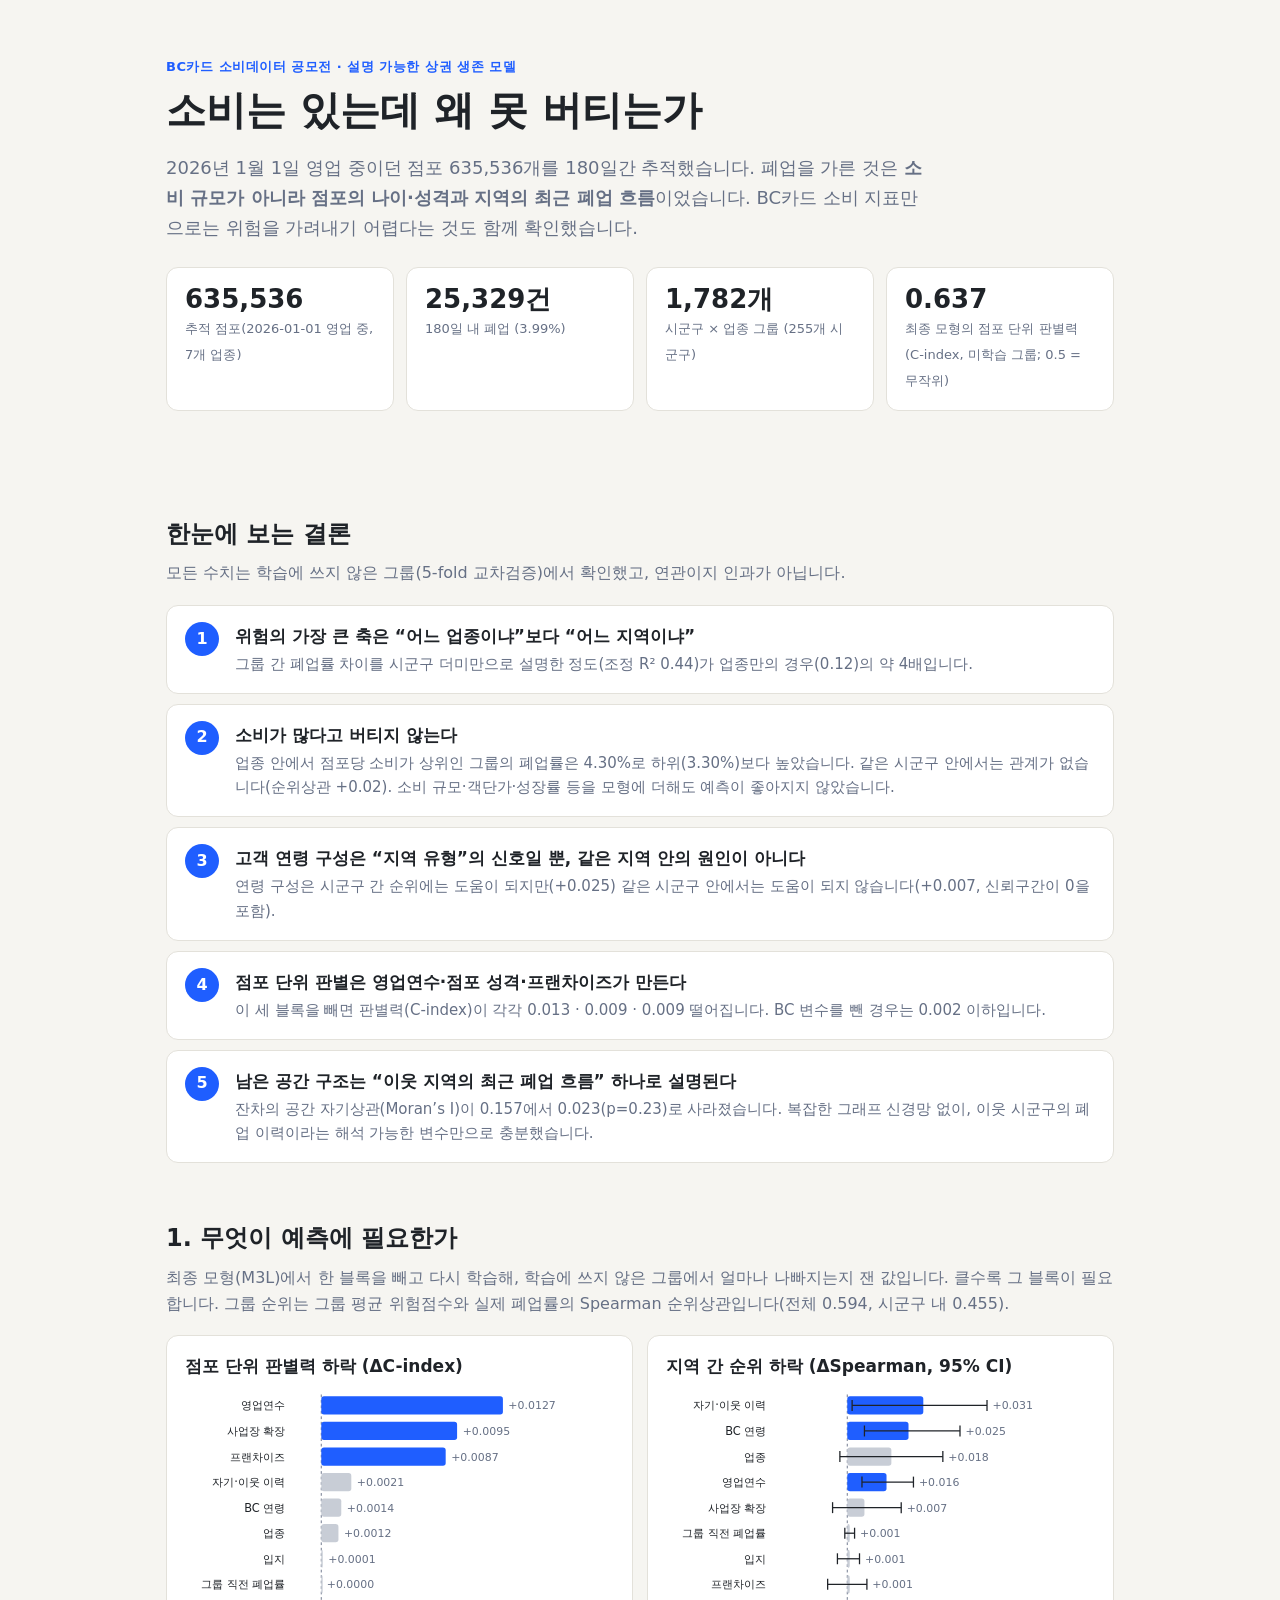
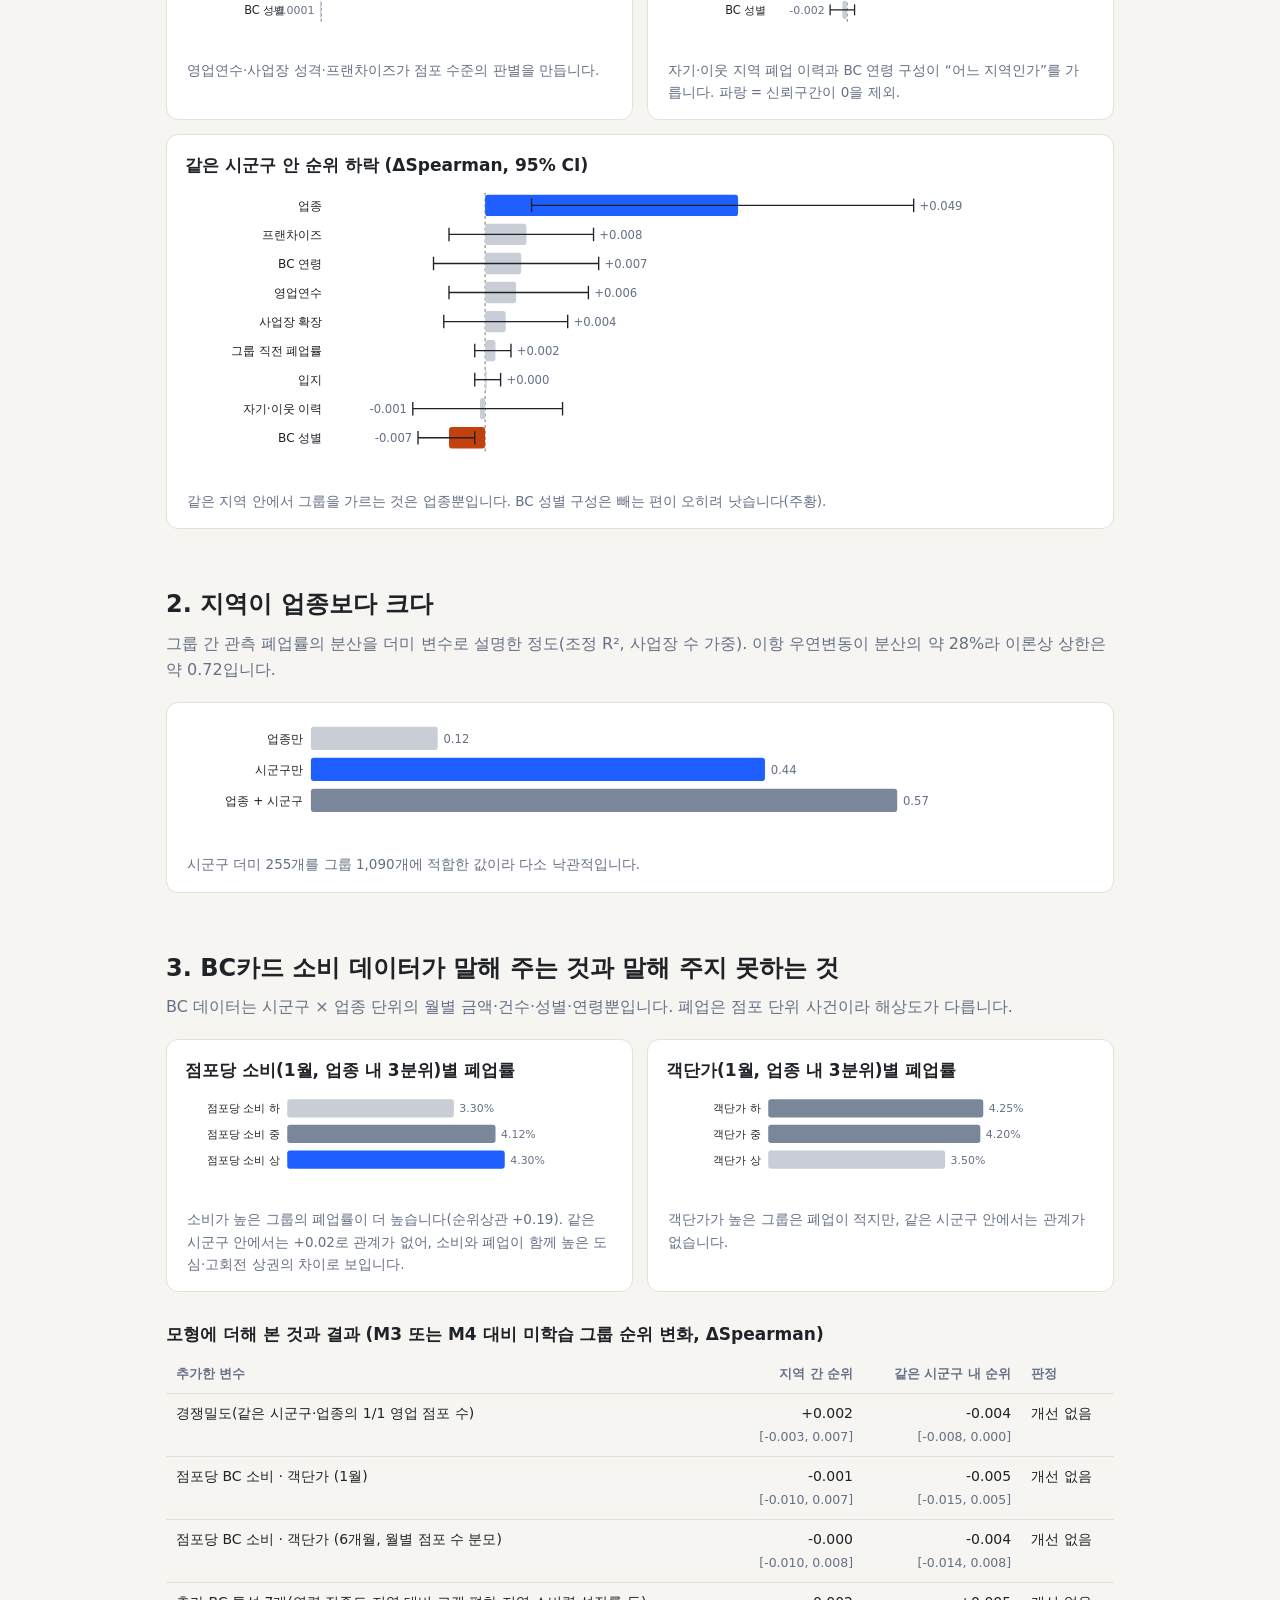
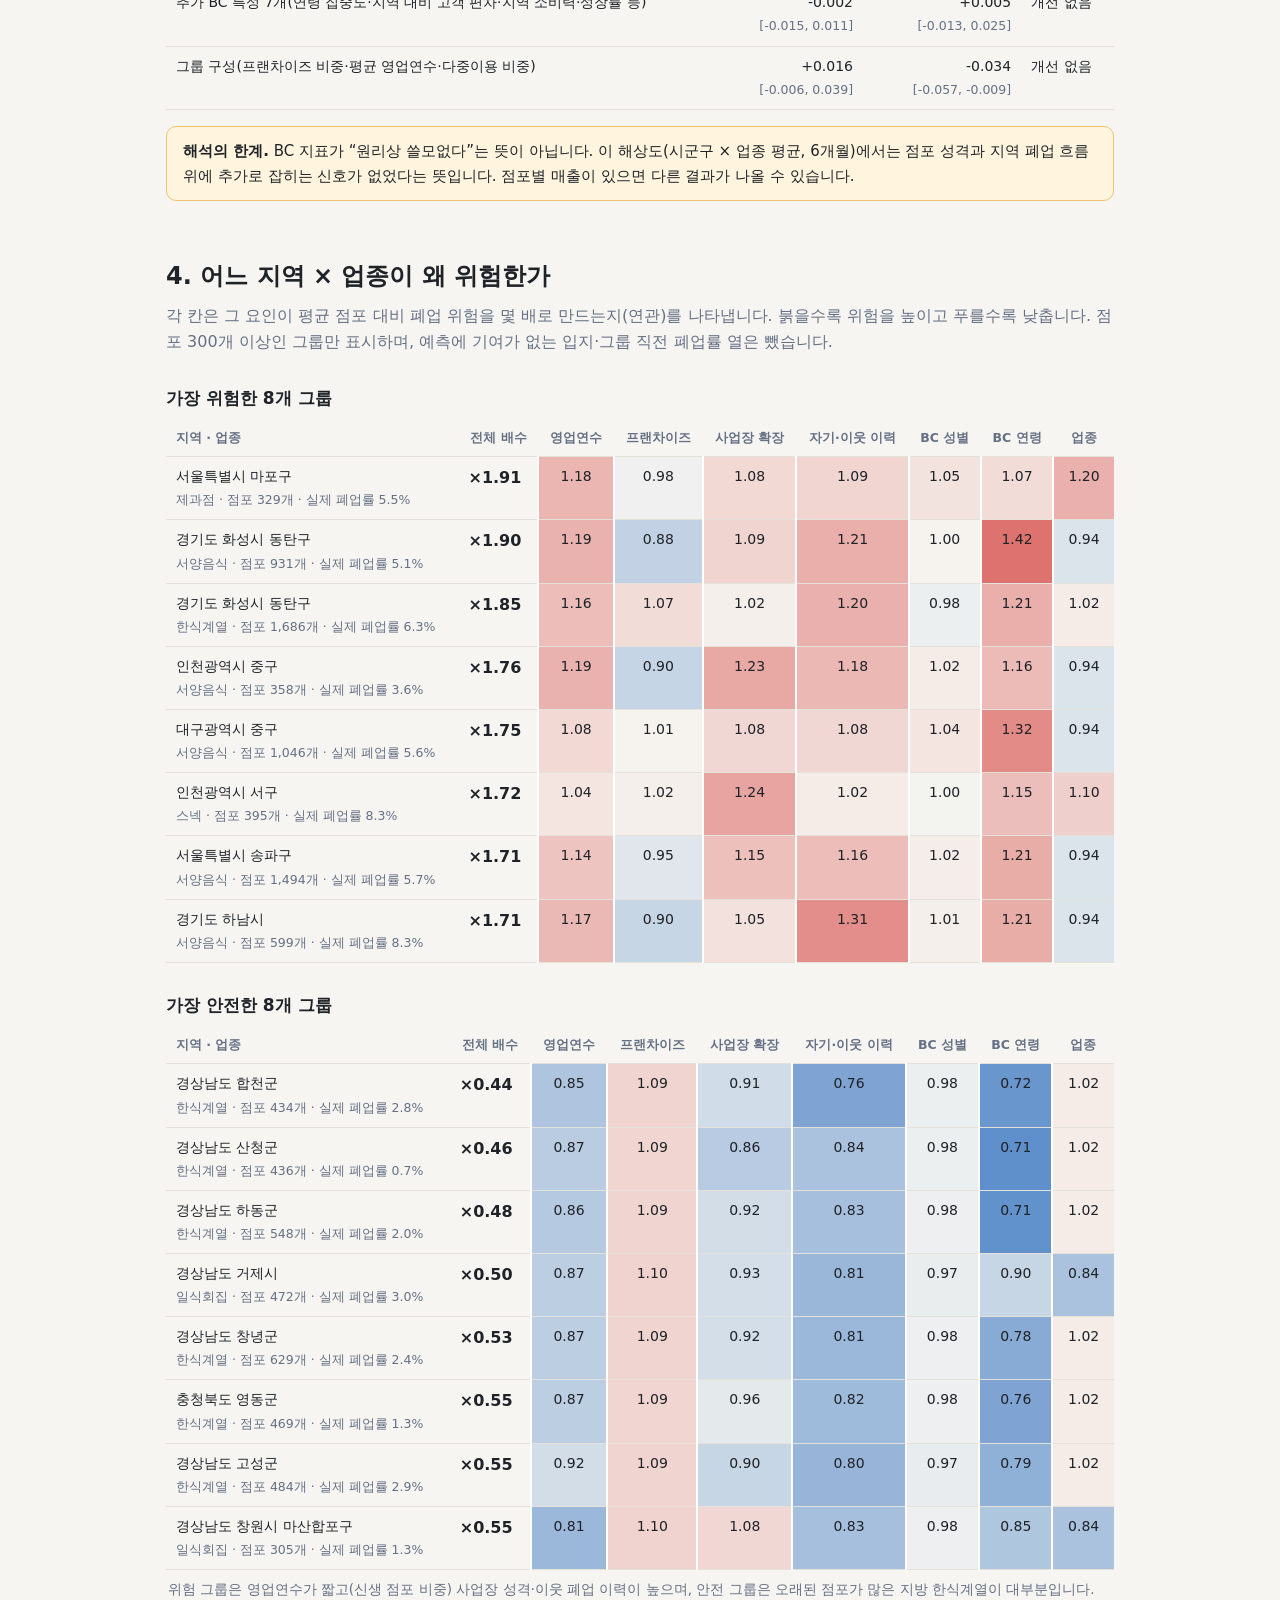
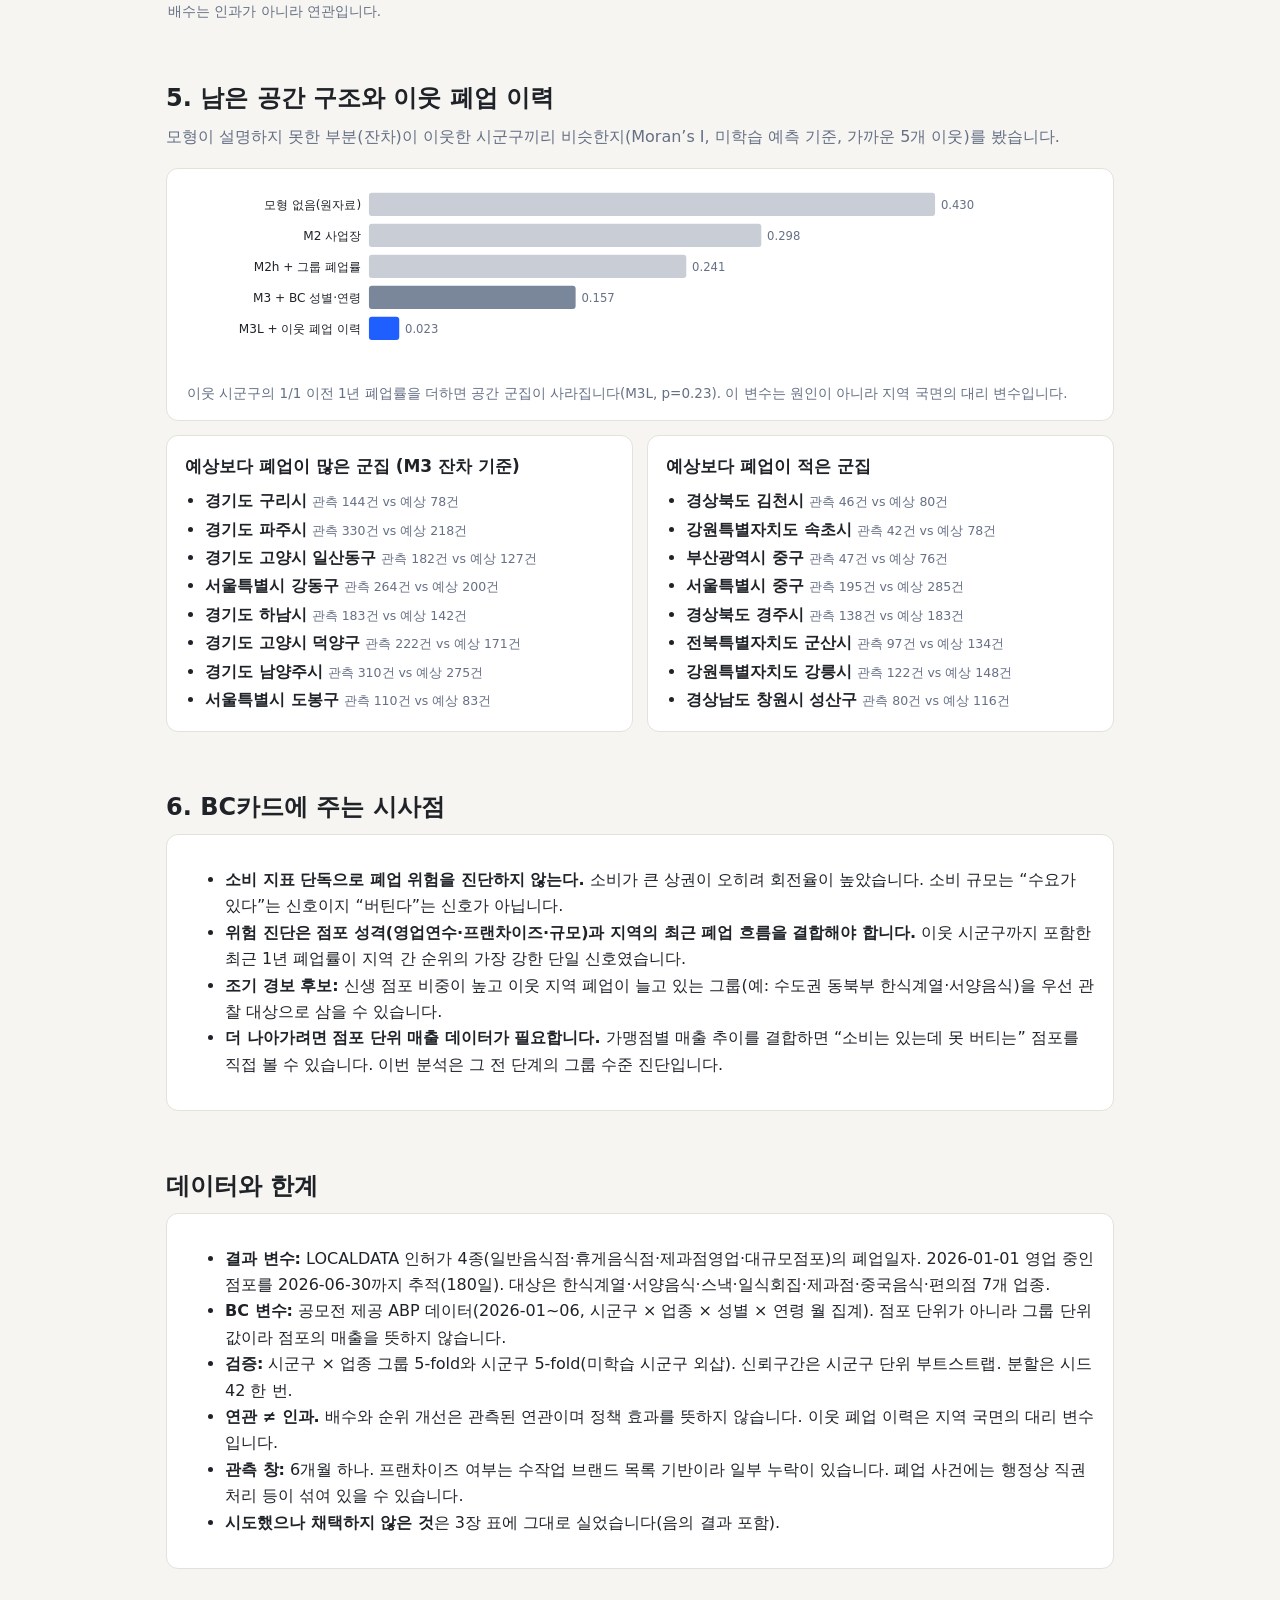
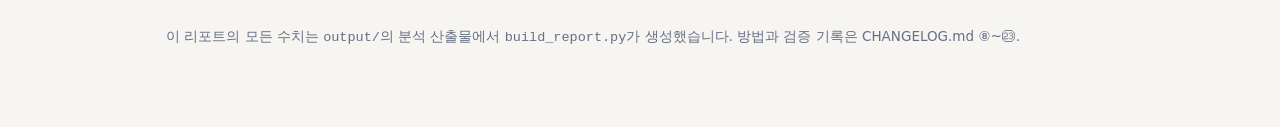
==== commit 7625d525: "인터랙티브 웹사이트 생성 스크립트 추가(지도 탐색·상권 분석·생존 분석·방법) - prep_site_data: 분석 산출물·코호트 프로필·BC 월별 구성·시군구 중심점/이웃을 JS" ====
--- a/report/index.html
+++ b/report/index.html
@@ -37,10 +37,10 @@
 <header>
 <div class="kicker">BC카드 소비데이터 공모전 · 설명 가능한 상권 생존 모델</div>
 <h1>소비는 있는데 왜 못 버티는가</h1>
-<p class="lead">2026년 1월 1일 영업 중이던 점포 635,567개를 180일간 추적했습니다. 폐업을 가른 것은 <b>소비 규모가 아니라 점포의 나이·성격과 지역의 최근 폐업 흐름</b>이었습니다. BC카드 소비 지표만으로는 위험을 가려내기 어렵다는 것도 함께 확인했습니다.</p>
+<p class="lead">2026년 1월 1일 영업 중이던 점포 635,536개를 180일간 추적했습니다. 폐업을 가른 것은 <b>소비 규모가 아니라 점포의 나이·성격과 지역의 최근 폐업 흐름</b>이었습니다. BC카드 소비 지표만으로는 위험을 가려내기 어렵다는 것도 함께 확인했습니다.</p>
 <div class="kpis">
-<div class="kpi"><b>635,567</b><span>추적 점포(2026-01-01 영업 중, 7개 업종)</span></div>
-<div class="kpi"><b>25,330건</b><span>180일 내 폐업 (3.99%)</span></div>
+<div class="kpi"><b>635,536</b><span>추적 점포(2026-01-01 영업 중, 7개 업종)</span></div>
+<div class="kpi"><b>25,329건</b><span>180일 내 폐업 (3.99%)</span></div>
 <div class="kpi"><b>1,782개</b><span>시군구 × 업종 그룹 (255개 시군구)</span></div>
 <div class="kpi"><b>0.637</b><span>최종 모형의 점포 단위 판별력(C-index, 미학습 그룹; 0.5 = 무작위)</span></div>
 </div>
